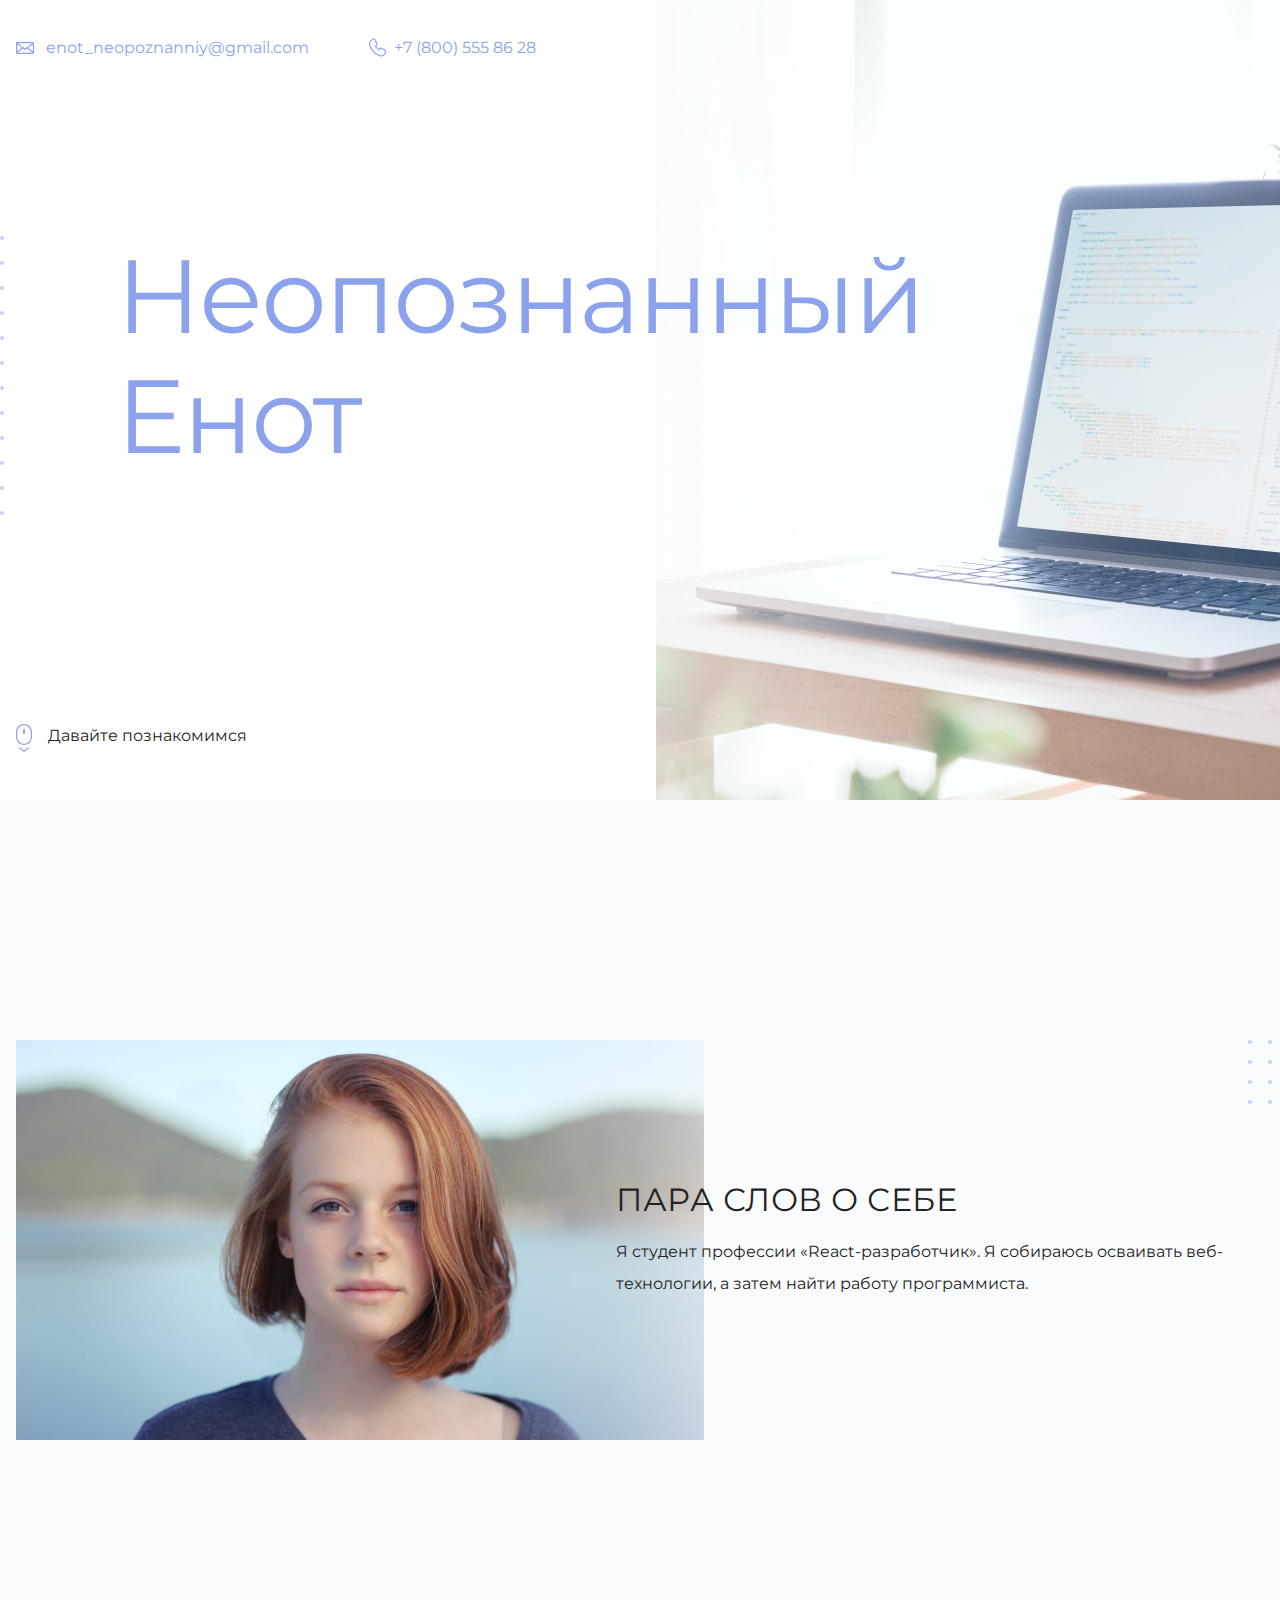
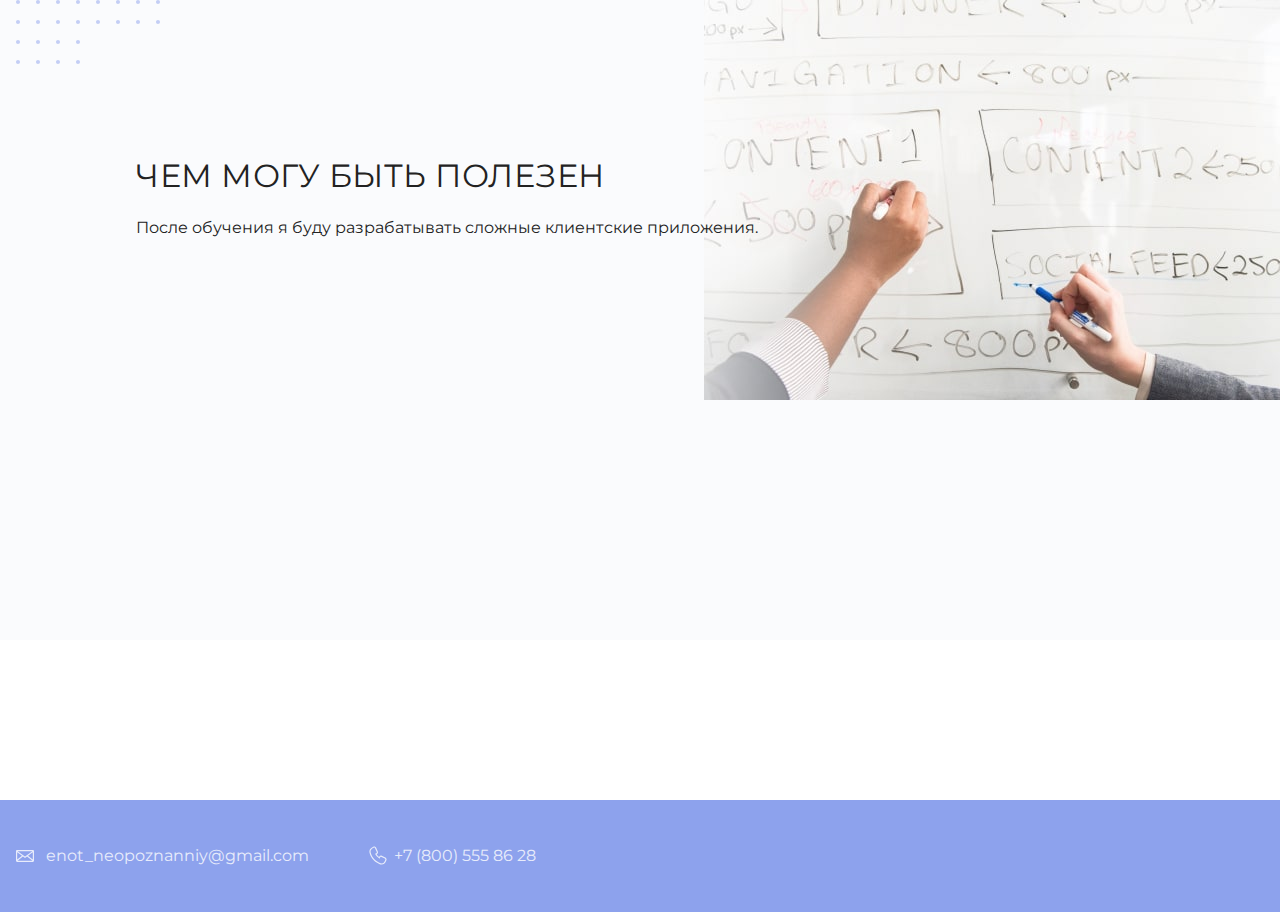
==== my-site/index.html @ 97979fcd "Add files via upload" ====
<!DOCTYPE html>
<html lang="ru">
  <head>
    <meta charset="UTF-8">
    <link rel="stylesheet" href="style.css">
    <link href="https://fonts.googleapis.com/css?family=Montserrat:400,500,700|Old+Standard+TT&display=swap&subset=cyrillic" rel="stylesheet">
    <title>Сайт-портфолио</title>
  </head>

  <body>
    <header class="page-header">
      <div class="container">
        <a class="header-email" href="mailto:enot_neopoznanniy@gmail.com">enot_neopoznanniy@gmail.com</a>
        <a class="header-phone" href="tel:+78005558628">+7 (800) 555 86 28</a>
      </div>
    </header>

    <main>
      <section class="hero-image">
        <div class="container">
          <h1 class="heading">Неопознанный Енот</h1>
          <p><!-- Тут ваш id на сайте Академии --></p>
        </div>
      </section>

      <section class="intro">
        <div class="container">
          <h2 class="subheading">Давайте познакомимся</h2>
          <figure class="user-image">
            <img src="files/user.jpg" width="928" height="536" alt="Фотография Неопознанного Енота">
          </figure>
          <div>
            <h3>Пара слов о себе</h3>
            <p>Я студент профессии «React-разработчик». Я собираюсь осваивать веб-технологии, а затем найти работу программиста.</p>
          </div>
          <div>
            <h3>Чем могу быть полезен</h3>
            <p>После обучения я буду разрабатывать сложные клиентские приложения.</p>
          </div>
      </section>
    </main>

    <footer class="page-footer">
      <div class="container">
        <a class="footer-email" href="mailto:enot_neopoznanniy@gmail.com">enot_neopoznanniy@gmail.com</a>
        <a class="footer-phone" href="tel:+78005558628">+7 (800) 555 86 28
        </a>
      </div>
    </footer>
  </body>
</html>
---- my-site/style.css ----
body {
  position: relative;
  margin: 0;
  min-width: 1408px;
  font-family: "Montserrat", "Helvetica", "Arial", sans-serif;
  font-size: 16px;
  line-height: 32px;
  color: #222222;
  background-image: url("img/hero-bg.jpg");
  background-repeat: no-repeat;
  background-position-y: top;
  background-position-x: calc(50vw + 16px);
}

.container {
  max-width: 1408px;
  margin: 0 auto;
  padding: 0 16px;
}

.page-header {
  margin: 0 0 140px;
  padding: 32px 0;
}

.page-header a {
  margin-right: 56px;
  padding-bottom: 10px;
  padding-top: 10px;
  color: #8da2ed;
  text-decoration: none;
  background-repeat: no-repeat;
  background-position: left;
}

.page-header a:focus,
.page-header a:hover {
  border-bottom: 1px solid #8da2ed;
  filter: hue-rotate(50deg);
}

.page-header a:active {
  filter: hue-rotate(0);
  opacity: 0.6;
}

.header-email {
  padding-left: 30px;
  background-image: url("img/icon-email-header.svg");
}

.header-phone {
  padding-left: 25px;
  background-image: url("img/icon-phone-header.svg");
}

.hero-image {
  position: relative;
  height: 564px;
}

.hero-image .container {
  padding-left: 0;
  padding-right: 0;
  background-image: url("img/dotted-border-v.svg");
  background-repeat: repeat-y;
  background-position: top left;
}

.heading {
  margin: 0 0 40px;
  padding-left: 116px;
  width: 928px;
  font-size: 104px;
  line-height: 120px;
  letter-spacing: -2px;
  font-weight: 400;
  color: #8da2ed;
}

.hero-image p {
  margin: 0;
  padding-left: 128px;
  padding-bottom: 16px;
  font-size: 32px;
  line-height: 48px;
}

.intro {
  margin: 0 0 160px;
  padding-top: 240px;
  padding-bottom: 80px;
  background-color: #fafbfd;
}

.subheading {
  margin: 0 0 56px;
  font-size: 72px;
  line-height: 104px;
  font-weight: 400;
  color: #8da2ed;
}

.intro .container {
  position: relative;
}

.intro .subheading {
  position: absolute;
  top: -320px;
  left: 48px;
  font-size: 16px;
  line-height: 32px;
  color: #222222;
}

.intro .subheading::before {
  position: absolute;
  content: "";
  top: 4px;
  left: -32px;
  width: 16px;
  height: 28px;
  background-image: url("img/icon-scroll.svg");
  background-repeat: no-repeat;
}

.user-image {
  margin: 0 0 32px;
  position: absolute;
  top: 0;
  left: 0;
}

.user-image img {
  width: 688px;
  height: 400px;
  margin-left: 16px;
  object-fit: cover;
}

.intro .container div {
  position: relative;
  display: flex;
  flex-direction: column;
  justify-content: center;
  margin: 0 120px 160px;
  min-height: 400px;
}

.intro .user-image + div {
  margin-left: 600px;
}

.intro .container > div::before,
.intro .container > div::after {
  position: absolute;
  content: "";
  background-repeat: no-repeat;
}

.intro .container div:nth-of-type(1)::before {
  top: 0;
  right: -120px;
  width: 144px;
  height: 64px;
  background-image: url("img/decor-dots1.svg");
}

.intro .container div:nth-of-type(2)::before {
  top: 0;
  left: -120px;
  width: 144px;
  height: 64px;
  background-image: url("img/decor-dots2.svg");
}

.intro h3 {
  margin: 0 0 16px;
  width: 688px;
  font-size: 32px;
  line-height: 40px;
  font-weight: 400;
  letter-spacing: 0.5px;
  text-transform: uppercase;
}

.intro p {
  margin: 0;
  width: 688px;
}

.intro .container div:nth-of-type(2) {
  margin-right: 0;
  background-image: url("img/abilities.jpg");
  background-position: right;
  background-repeat: no-repeat;
}

.intro .container .skills {
  min-height: unset;
}

.skills::before {
  top: 0;
  right: -120px;
  width: 64px;
  height: 64px;
  background-image: url("img/decor-dots3.svg");
}

.skills::after {
  bottom: -56px;
  left: -120px;
  width: 64px;
  height: 24px;
  background-image: url("img/decor-dots4.svg");
}

.skills h3 {
  margin-bottom: 56px;
}

.skills-list {
  position: relative;
  display: flex;
  margin: 0;
  padding: 0;
}

.skills-list dt {
  flex-shrink: 0;
  padding-left: 82px;
  width: 480px;
  height: 72px;
  font-size: 24px;
  letter-spacing: 1px;
  background-repeat: no-repeat;
  background-position: left;
}

.skill-html {
  background-image: url("img/icon-html.svg");
}

.skill-css {
  margin-left: 48px;
  background-image: url("img/icon-css.svg");
}

.level {
  position: absolute;
  top: 32px;
  margin: 4px 0 16px;
  padding: 0;
  height: 32px;
  width: 478px;
  font-size: 0;
  background-color: #ffffff;
  border: 1px solid #dee5fb;
}

.skill-html + .level {
  left: 82px;
}

.skill-css + .level {
  left: 690px;
}

.skills .level div {
  margin: 4px;
  height: 24px;
  min-height: unset;
  background-color: #8da2ed;
  background-image: url("img/progress-pattern.svg");
}

.button {
  position: relative;
  margin: auto 72px -10px;
  padding: 10px 0 10px 28px;
  display: block;
  font-size: 20px;
  letter-spacing: 0.5px;
  text-decoration: none;
  text-transform: uppercase;
  color: #8da2ed;
  border: 1px solid #8da2ed;
}

.button::before {
  position: absolute;
  content: "";
  width: 20px;
  height: 20px;
  top: 14px;
  left: 29px;
  background-image: url("img/icon-open-page.svg");
}

.button:focus,
.button:hover {
  margin-bottom: -10px;
  color: #ffffff;
  border-color: #c98ded;
  background-color: #c98ded;
  transition: border-color 150ms, background-color 150ms;
}

.button:active {
  opacity: 0.6;
}

.button:focus::before,
.button:hover::before,
.button:active::before {
  filter: brightness(100);
}

.page-footer {
  padding: 40px 0;
  background-color: #8da2ed;
}

.page-footer a {
  margin-right: 56px;
  padding-bottom: 10px;
  padding-top: 10px;
  color: #ffffff;
  text-decoration: none;
  background-repeat: no-repeat;
  background-position: left;
  opacity: 0.8;
}

.page-footer a:focus,
.page-footer a:hover {
  opacity: 1;
  border-bottom: 1px solid #ffffff;
}

.page-footer a:active {
  opacity: 0.6;
}

.footer-email {
  padding-left: 30px;
  background-image: url("img/icon-email-footer.svg");
}

.footer-phone {
  padding-left: 25px;
  background-image: url("img/icon-phone-footer.svg");
}
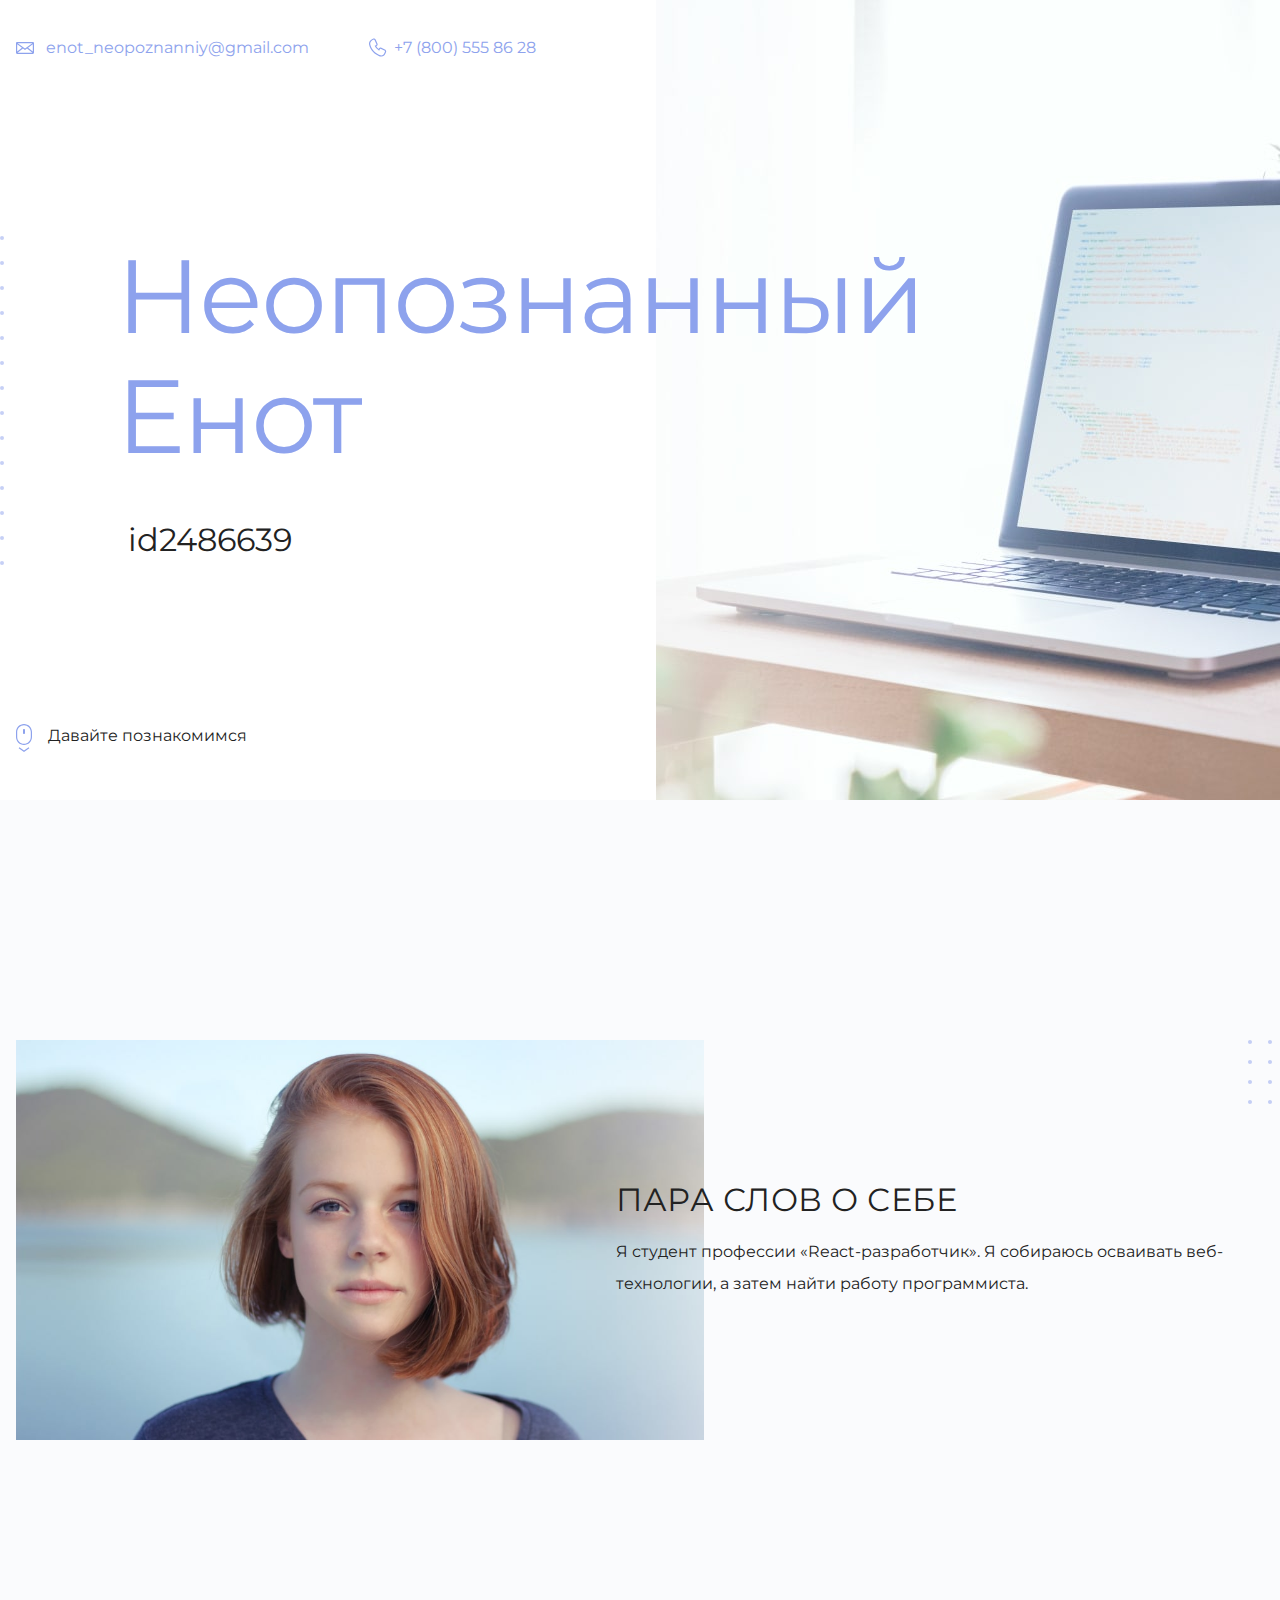
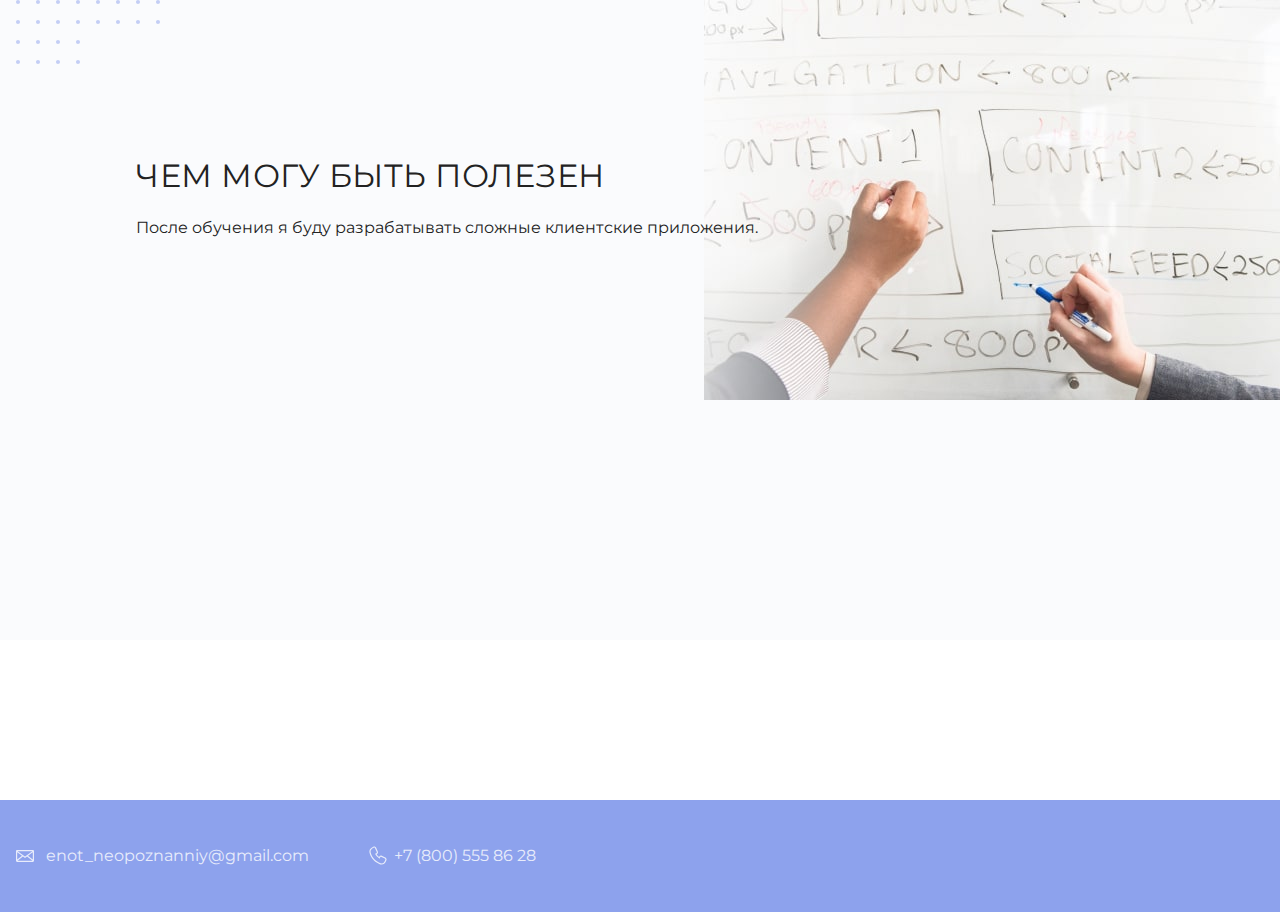
==== commit 305694d2: "Update index.html" ====
--- a/my-site/index.html
+++ b/my-site/index.html
@@ -19,7 +19,7 @@
       <section class="hero-image">
         <div class="container">
           <h1 class="heading">Неопознанный Енот</h1>
-          <p><!-- Тут ваш id на сайте Академии --></p>
+          <p>id2486639</p>
         </div>
       </section>
 
@@ -48,4 +48,4 @@
       </div>
     </footer>
   </body>
-</html>+</html>
